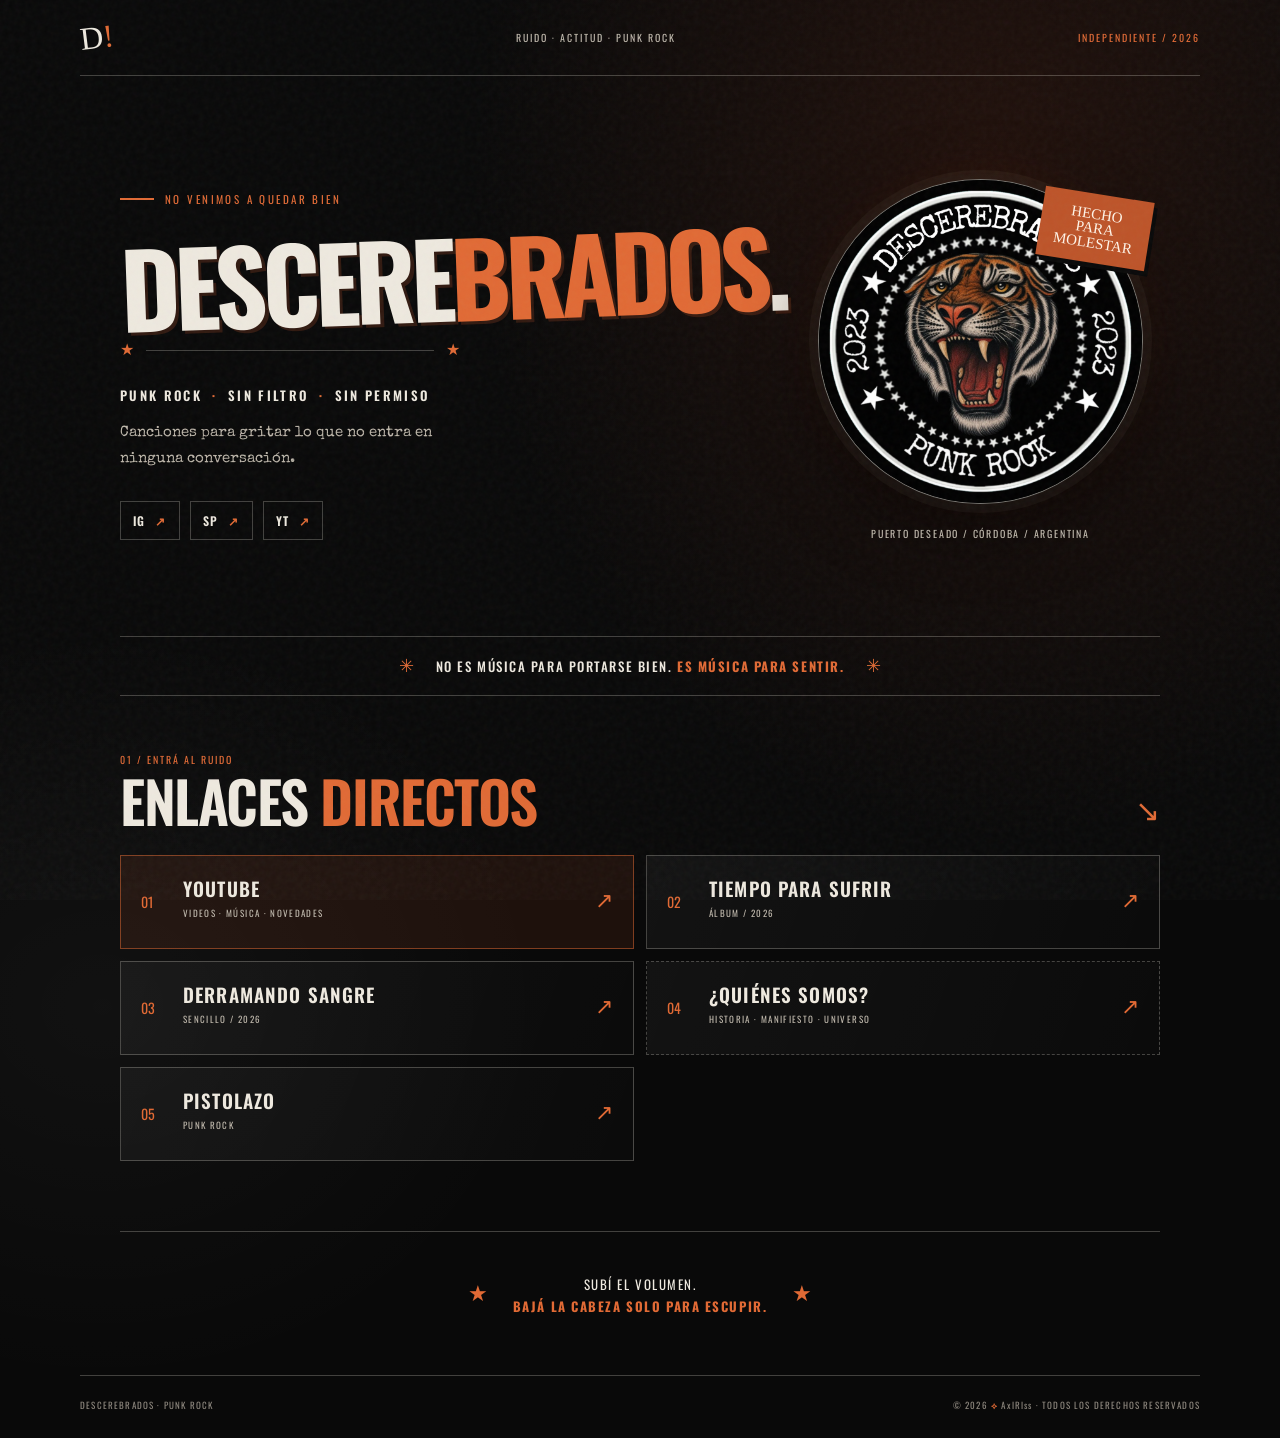
==== index.html @ b86a4a71 "Add files via upload" ====
<!DOCTYPE html>
<html lang="es">
<head>
  <meta charset="UTF-8">
  <meta name="viewport" content="width=device-width, initial-scale=1.0">
  <meta name="theme-color" content="#090909">
  <meta name="description" content="Descerebrados — Punk Rock. Música sin anestesia.">
  <title>DESCEREBRADOS — Punk Rock</title>
  <link rel="preconnect" href="https://fonts.googleapis.com">
  <link rel="preconnect" href="https://fonts.gstatic.com" crossorigin>
  <link href="https://fonts.googleapis.com/css2?family=Special+Elite&family=Oswald:wght@400;500;600;700&family=Permanent+Marker&display=swap" rel="stylesheet">
  <link rel="stylesheet" href="style.css">
  <link rel="icon" type="image/jpeg" href="img/descerebrados.jpg">
</head>
<body>
  <div class="grain" aria-hidden="true"></div>
  <header class="topbar">
    <a class="wordmark" href="index.html" aria-label="Descerebrados, inicio">D<span>!</span></a>
    <span class="topbar-note">RUIDO · ACTITUD · PUNK ROCK</span>
    <span class="edition">INDEPENDIENTE / 2026</span>
  </header>

  <main class="page-shell">
    <section class="hero">
      <div class="hero-copy">
        <p class="eyebrow"><span class="eyebrow-line"></span> NO VENIMOS A QUEDAR BIEN</p>
        <h1>DESCERE<span class="title-scratch">BRADOS</span><span class="title-dot">.</span></h1>
        <div class="hero-rule"><span>★</span><span class="rule-line"></span><span>★</span></div>
        <p class="hero-description">PUNK ROCK <b>·</b> SIN FILTRO <b>·</b> SIN PERMISO</p>
        <p class="hero-note">Canciones para gritar lo que no entra en ninguna conversación.</p>

        <div class="socials" aria-label="Redes y plataformas">
          <a href="https://www.instagram.com/_julianmaita_/" title="Instagram" aria-label="Instagram">IG <span>↗</span></a>
          <a href="https://open.spotify.com/intl-es/artist/5qKanHoq7nQlM4ca4nEb2i?si=IAVaOAQ-QJmlczUvqceJMg&nd=1&dlsi=69354b227e034a45" title="Spotify" aria-label="Spotify">SP <span>↗</span></a>
          <a href="https://www.youtube.com/@julianmaitapunkrock" title="YouTube" aria-label="YouTube">YT <span>↗</span></a>
        </div>
      </div>

      <div class="hero-art">
        <div class="art-stamp">HECHO<br>PARA<br>MOLESTAR</div>
        <div class="logo-frame">
          <img src="img/descerebrados.jpg" alt="Emblema de Descerebrados: un tigre rugiendo rodeado por el nombre de la banda">
        </div>
        <span class="art-caption">PUERTO DESEADO / CÓRDOBA / ARGENTINA</span>
      </div>
    </section>

    <section class="manifest-strip">
      <span class="strip-star">✳</span>
      <p>NO ES MÚSICA PARA PORTARSE BIEN. <strong>ES MÚSICA PARA SENTIR.</strong></p>
      <span class="strip-star">✳</span>
    </section>

    <section class="links-section">
      <div class="section-heading">
        <span class="section-index">01 / ENTRÁ AL RUIDO</span>
        <h2>ENLACES <em>DIRECTOS</em></h2>
        <span class="heading-mark">↘</span>
      </div>

      <div class="links">
        <a class="link-card link-main" href="https://www.youtube.com/@julianmaitapunkrock">
          <span class="link-number">01</span><span class="link-label">YOUTUBE</span><span class="link-sub">VIDEOS · MÚSICA · NOVEDADES</span><span class="link-arrow">↗</span>
        </a>
        <a class="link-card" href="https://youtube.com/playlist?list=PLH5dRfQbFMdObSEl266fs3em-I-kDR9zx&si=xtqwqyIh0m7MCgLq">
          <span class="link-number">02</span><span class="link-label">TIEMPO PARA SUFRIR</span><span class="link-sub">ÁLBUM / 2026</span><span class="link-arrow">↗</span>
        </a>
        <a class="link-card" href="https://youtube.com/playlist?list=PLA-lOYTcjwMY&si=WNzNZUR-tIylimoB">
          <span class="link-number">03</span><span class="link-label">DERRAMANDO SANGRE</span><span class="link-sub">SENCILLO / 2026</span><span class="link-arrow">↗</span>
        </a>
        <a class="link-card link-bio" href="quien-soy.html">
          <span class="link-number">04</span><span class="link-label">¿QUIÉNES SOMOS?</span><span class="link-sub">HISTORIA · MANIFIESTO · UNIVERSO</span><span class="link-arrow">↗</span>
        </a>
        <a class="link-card" href="https://www.youtube.com/@PISTOLAZOPUNKROCK">
          <span class="link-number">05</span><span class="link-label">PISTOLAZO</span><span class="link-sub">PUNK ROCK</span><span class="link-arrow">↗</span>
        </a>
      </div>
    </section>

    <section class="closing">
      <span class="closing-star">★</span>
      <p>SUBÍ EL VOLUMEN.<br><strong>BAJÁ LA CABEZA SOLO PARA ESCUPIR.</strong></p>
      <span class="closing-star">★</span>
    </section>
  </main>

  <footer>
    <span>DESCEREBRADOS · PUNK ROCK</span>
    <span>© 2026 <b>⟡</b> AxlRlss · TODOS LOS DERECHOS RESERVADOS</span>
  </footer>
</body>
</html>
---- style.css ----
@import url('https://fonts.googleapis.com/css2?family=Special+Elite&family=Oswald:wght@400;500;600;700&family=Permanent+Marker&display=swap');

:root {
  --black: #090909;
  --black-soft: #11100f;
  --paper: #eee9df;
  --paper-dim: #bdb6aa;
  --rust: #bd5429;
  --rust-bright: #e16a35;
  --line: rgba(238,233,223,.25);
  --display: 'Oswald', Impact, sans-serif;
  --rough: 'Special Elite', Georgia, serif;
  --marker: 'Permanent Marker', cursive;
}

* { box-sizing: border-box; }
html { scroll-behavior: smooth; }
body {
  margin: 0;
  min-height: 100vh;
  color: var(--paper);
  background:
    radial-gradient(ellipse at 78% 12%, rgba(157,57,25,.16), transparent 33rem),
    radial-gradient(ellipse at 8% 70%, rgba(255,255,255,.035), transparent 28rem),
    var(--black);
  font-family: var(--rough);
  overflow-x: hidden;
  position: relative;
}
body::before {
  content: "";
  position: fixed;
  inset: 0;
  pointer-events: none;
  opacity: .12;
  z-index: 0;
  background-image: repeating-linear-gradient(0deg, transparent 0 3px, rgba(255,255,255,.025) 4px);
}
.grain {
  position: fixed;
  inset: 0;
  pointer-events: none;
  z-index: 10;
  opacity: .12;
  background-image: url("data:image/svg+xml,%3Csvg viewBox='0 0 180 180' xmlns='http://www.w3.org/2000/svg'%3E%3Cfilter id='n'%3E%3CfeTurbulence type='fractalNoise' baseFrequency='.9' numOctaves='3' stitchTiles='stitch'/%3E%3C/filter%3E%3Crect width='100%25' height='100%25' filter='url(%23n)' opacity='.35'/%3E%3C/svg%3E");
}
a { color: inherit; }
.topbar, .page-shell, footer, .bio-shell { position: relative; z-index: 1; }
.topbar {
  width: min(1120px, calc(100% - 48px));
  margin: 0 auto;
  min-height: 76px;
  display: flex;
  align-items: center;
  justify-content: space-between;
  border-bottom: 1px solid var(--line);
}
.wordmark {
  font: 2rem var(--marker);
  color: var(--paper);
  text-decoration: none;
  transform: rotate(-7deg);
}
.wordmark span { color: var(--rust-bright); }
.topbar-note, .edition, .back-link {
  font: 10px var(--display);
  letter-spacing: .2em;
  color: var(--paper-dim);
}
.edition { color: var(--rust-bright); }
.back-link { text-decoration: none; }
.back-link:hover, footer a:hover { color: var(--rust-bright); }
.page-shell { width: min(1040px, calc(100% - 48px)); margin: 0 auto; }
.hero {
  display: grid;
  grid-template-columns: 1.05fr .95fr;
  gap: 48px;
  align-items: center;
  padding: 74px 0 66px;
  min-height: 560px;
}
.eyebrow {
  display: flex;
  align-items: center;
  gap: 11px;
  color: var(--rust-bright);
  font: 11px var(--display);
  letter-spacing: .22em;
}
.eyebrow-line { display: inline-block; width: 34px; height: 2px; background: var(--rust-bright); }
.hero h1, .bio-hero h1 {
  font: 700 clamp(3.7rem, 8vw, 7.2rem)/.88 var(--display);
  letter-spacing: -.055em;
  margin: 24px 0 19px;
  max-width: 650px;
  text-transform: uppercase;
  text-shadow: 3px 3px 0 rgba(189,84,41,.22);
}
.hero h1 { transform: rotate(-2deg); }
.title-scratch { color: var(--rust-bright); }
.title-dot { color: var(--paper); }
.hero-rule { display: flex; align-items: center; gap: 12px; color: var(--rust-bright); width: min(340px, 100%); }
.rule-line { height: 1px; flex: 1; background: var(--line); }
.hero-description { font: 600 13px var(--display); letter-spacing: .18em; margin: 25px 0 10px; }
.hero-description b { color: var(--rust-bright); padding: 0 5px; }
.hero-note { max-width: 370px; color: var(--paper-dim); line-height: 1.7; font-size: 15px; }
.socials { display: flex; gap: 10px; margin-top: 30px; }
.socials a {
  text-decoration: none;
  border: 1px solid var(--line);
  min-width: 58px;
  padding: 10px 12px;
  font: 600 12px var(--display);
  letter-spacing: .12em;
  transition: .2s ease;
}
.socials a span { color: var(--rust-bright); margin-left: 5px; }
.socials a:hover { background: var(--rust); border-color: var(--rust); transform: translateY(-3px) rotate(-2deg); }
.hero-art { position: relative; display: flex; flex-direction: column; align-items: center; }
.logo-frame {
  width: min(100%, 420px);
  aspect-ratio: 1;
  border-radius: 50%;
  overflow: hidden;
  border: 1px solid rgba(238,233,223,.5);
  box-shadow: 0 0 0 9px rgba(238,233,223,.035), 0 22px 70px rgba(0,0,0,.7), 0 0 55px rgba(189,84,41,.12);
  background: #000;
}
.logo-frame img { width: 100%; height: 100%; object-fit: cover; display: block; }
.art-stamp {
  position: absolute;
  z-index: 2;
  top: 4%;
  right: -2%;
  padding: 13px 15px;
  background: var(--rust);
  color: #fff4e8;
  font: 15px/.95 var(--marker);
  text-align: center;
  transform: rotate(9deg);
  box-shadow: 4px 5px 0 var(--black);
}
.art-caption { margin-top: 22px; color: var(--paper-dim); font: 10px var(--display); letter-spacing: .18em; text-align: center; }
.manifest-strip {
  display: flex;
  align-items: center;
  justify-content: center;
  gap: 22px;
  padding: 18px 12px;
  border-top: 1px solid var(--line);
  border-bottom: 1px solid var(--line);
  text-align: center;
}
.manifest-strip p { margin: 0; font: 500 13px var(--display); letter-spacing: .12em; }
.manifest-strip strong { color: var(--rust-bright); }
.strip-star { color: var(--rust-bright); font-size: 18px; }
.links-section { padding: 76px 0 70px; }
.section-heading { display: flex; align-items: end; gap: 18px; margin-bottom: 25px; position: relative; }
.section-index { display: block; color: var(--rust-bright); font: 10px var(--display); letter-spacing: .2em; }
.section-heading .section-index { position: absolute; top: -20px; }
.section-heading h2, .bio-block h2 {
  margin: 0;
  font: 600 clamp(2rem, 5vw, 3.6rem)/1 var(--display);
  letter-spacing: -.025em;
}
.section-heading h2 em, .bio-block h2 em { color: var(--rust-bright); font-style: normal; }
.heading-mark { margin-left: auto; color: var(--rust-bright); font-size: 30px; }
.links { display: grid; grid-template-columns: 1fr 1fr; gap: 12px; }
.link-card {
  position: relative;
  min-height: 94px;
  display: grid;
  grid-template-columns: 42px 1fr 28px;
  grid-template-rows: 1fr 1fr;
  align-items: center;
  padding: 18px 20px;
  text-decoration: none;
  border: 1px solid var(--line);
  background: linear-gradient(110deg, rgba(255,255,255,.045), rgba(255,255,255,.012));
  transition: .22s ease;
  overflow: hidden;
}
.link-card::before {
  content: "";
  position: absolute;
  left: 0; top: 0; bottom: 0;
  width: 3px;
  background: var(--rust);
  transform: scaleY(0);
  transition: .2s ease;
}
.link-card:hover { transform: translate(-3px, -3px); border-color: rgba(225,106,53,.7); background: rgba(189,84,41,.12); box-shadow: 5px 5px 0 rgba(189,84,41,.2); }
.link-card:hover::before { transform: scaleY(1); }
.link-number { grid-row: 1 / 3; color: var(--rust-bright); font: 14px var(--display); }
.link-label { align-self: end; font: 600 19px var(--display); letter-spacing: .06em; }
.link-sub { align-self: start; color: var(--paper-dim); font: 9px var(--display); letter-spacing: .15em; margin-top: 4px; }
.link-arrow { grid-column: 3; grid-row: 1 / 3; justify-self: end; color: var(--rust-bright); font-size: 22px; }
.link-main { background: rgba(189,84,41,.12); border-color: rgba(225,106,53,.5); }
.link-bio { border-style: dashed; }
.closing {
  display: flex;
  align-items: center;
  justify-content: center;
  gap: 25px;
  text-align: center;
  padding: 28px 12px 45px;
  border-top: 1px solid var(--line);
}
.closing p { font: 13px/1.7 var(--display); letter-spacing: .12em; }
.closing strong { color: var(--rust-bright); }
.closing-star { color: var(--rust-bright); font-size: 22px; }
footer {
  width: min(1120px, calc(100% - 48px));
  margin: 0 auto;
  padding: 22px 0 26px;
  border-top: 1px solid var(--line);
  display: flex;
  justify-content: space-between;
  gap: 15px;
  color: #8c867d;
  font: 9px var(--display);
  letter-spacing: .13em;
}
footer b { color: var(--rust-bright); }
footer a { color: inherit; text-decoration: none; }

/* BIOGRAFÍA */
.bio-shell { width: min(920px, calc(100% - 48px)); margin: 0 auto; }
.bio-hero { display: grid; grid-template-columns: 260px 1fr; align-items: center; gap: 48px; padding: 65px 0 55px; border-bottom: 1px solid var(--line); }
.bio-logo { width: 100%; aspect-ratio: 1; border-radius: 50%; overflow: hidden; border: 1px solid var(--line); box-shadow: 0 0 0 8px rgba(255,255,255,.035); }
.bio-logo img { width: 100%; height: 100%; object-fit: cover; display: block; }
.bio-hero h1 { font-size: clamp(3rem, 6vw, 5.5rem); margin: 17px 0; }
.bio-hero h1 em { color: var(--rust-bright); font-style: normal; }
.bio-lead { color: var(--paper-dim); line-height: 1.7; max-width: 400px; }
.bio-content { max-width: 760px; margin: 0 auto; padding: 45px 0 65px; }
.bio-block { padding: 28px 30px; margin-bottom: 17px; border: 1px solid var(--line); background: rgba(255,255,255,.025); }
.bio-block h2 { margin: 13px 0 22px; font-size: 2rem; }
.bio-block h2 span { color: var(--rust-bright); }
.bio-block p, .bio-block li { color: #c9c2b8; font: 15px/1.85 var(--rough); letter-spacing: 0; }
.bio-block p + p { margin-top: 16px; }
.bio-block strong { color: var(--paper); }
.manifesto { border-color: rgba(189,84,41,.5); background: linear-gradient(120deg, rgba(189,84,41,.13), rgba(255,255,255,.018)); }
.manifesto ul { list-style: none; padding: 0; margin: 0; }
.manifesto li { padding: 11px 0 11px 27px; border-top: 1px solid var(--line); position: relative; }
.manifesto li::before { content: "✳"; position: absolute; left: 0; color: var(--rust-bright); }
.bio-sign { padding: 45px 15px; text-align: center; border-top: 1px dashed var(--line); border-bottom: 1px dashed var(--line); }
.signature-mark { font: 3rem var(--marker); color: var(--rust-bright); }
.bio-sign p { font: 11px var(--display); letter-spacing: .16em; color: var(--paper-dim); }
.bio-sign .sign-big { font: 600 clamp(1.4rem, 4vw, 2.4rem)/1.25 var(--display); color: var(--paper); }
.bio-sign .signature { color: var(--rust-bright); margin-top: 22px; }

@media (max-width: 760px) {
  .hero { grid-template-columns: 1fr; gap: 40px; padding: 55px 0 48px; }
  .hero-copy { text-align: center; }
  .eyebrow { justify-content: center; }
  .hero h1 { font-size: clamp(3.4rem, 13vw, 5.7rem); }
  .hero-rule, .hero-note { margin-left: auto; margin-right: auto; }
  .socials { justify-content: center; }
  .hero-art { width: min(440px, 90%); margin: 0 auto; }
  .art-stamp { right: -4%; }
  .bio-hero { grid-template-columns: 190px 1fr; gap: 28px; }
  .bio-hero h1 { font-size: clamp(2.8rem, 8vw, 4rem); }
}
@media (max-width: 540px) {
  .topbar, footer { width: calc(100% - 32px); }
  .topbar { min-height: 64px; }
  .topbar-note { font-size: 8px; letter-spacing: .12em; }
  .edition { display: none; }
  .page-shell, .bio-shell { width: calc(100% - 32px); }
  .hero { padding-top: 43px; }
  .hero h1 { font-size: clamp(3rem, 14vw, 4.7rem); }
  .hero-description { font-size: 11px; }
  .manifest-strip { gap: 10px; }
  .manifest-strip p { font-size: 10px; line-height: 1.6; }
  .links-section { padding: 60px 0 45px; }
  .links { grid-template-columns: 1fr; gap: 10px; }
  .link-card { min-height: 82px; padding: 14px 15px; }
  .link-label { font-size: 17px; }
  .closing { gap: 12px; }
  .closing p { font-size: 11px; }
  footer { flex-direction: column; text-align: center; line-height: 1.7; }
  .bio-hero { grid-template-columns: 1fr; text-align: center; padding: 42px 0; gap: 28px; }
  .bio-logo { width: min(220px, 70%); margin: 0 auto; }
  .bio-hero .eyebrow { justify-content: center; }
  .bio-hero h1 { font-size: clamp(3rem, 13vw, 4.5rem); }
  .bio-lead { margin-inline: auto; }
  .bio-content { padding: 30px 0 45px; }
  .bio-block { padding: 22px 19px; }
  .bio-block p, .bio-block li { font-size: 14px; }
}
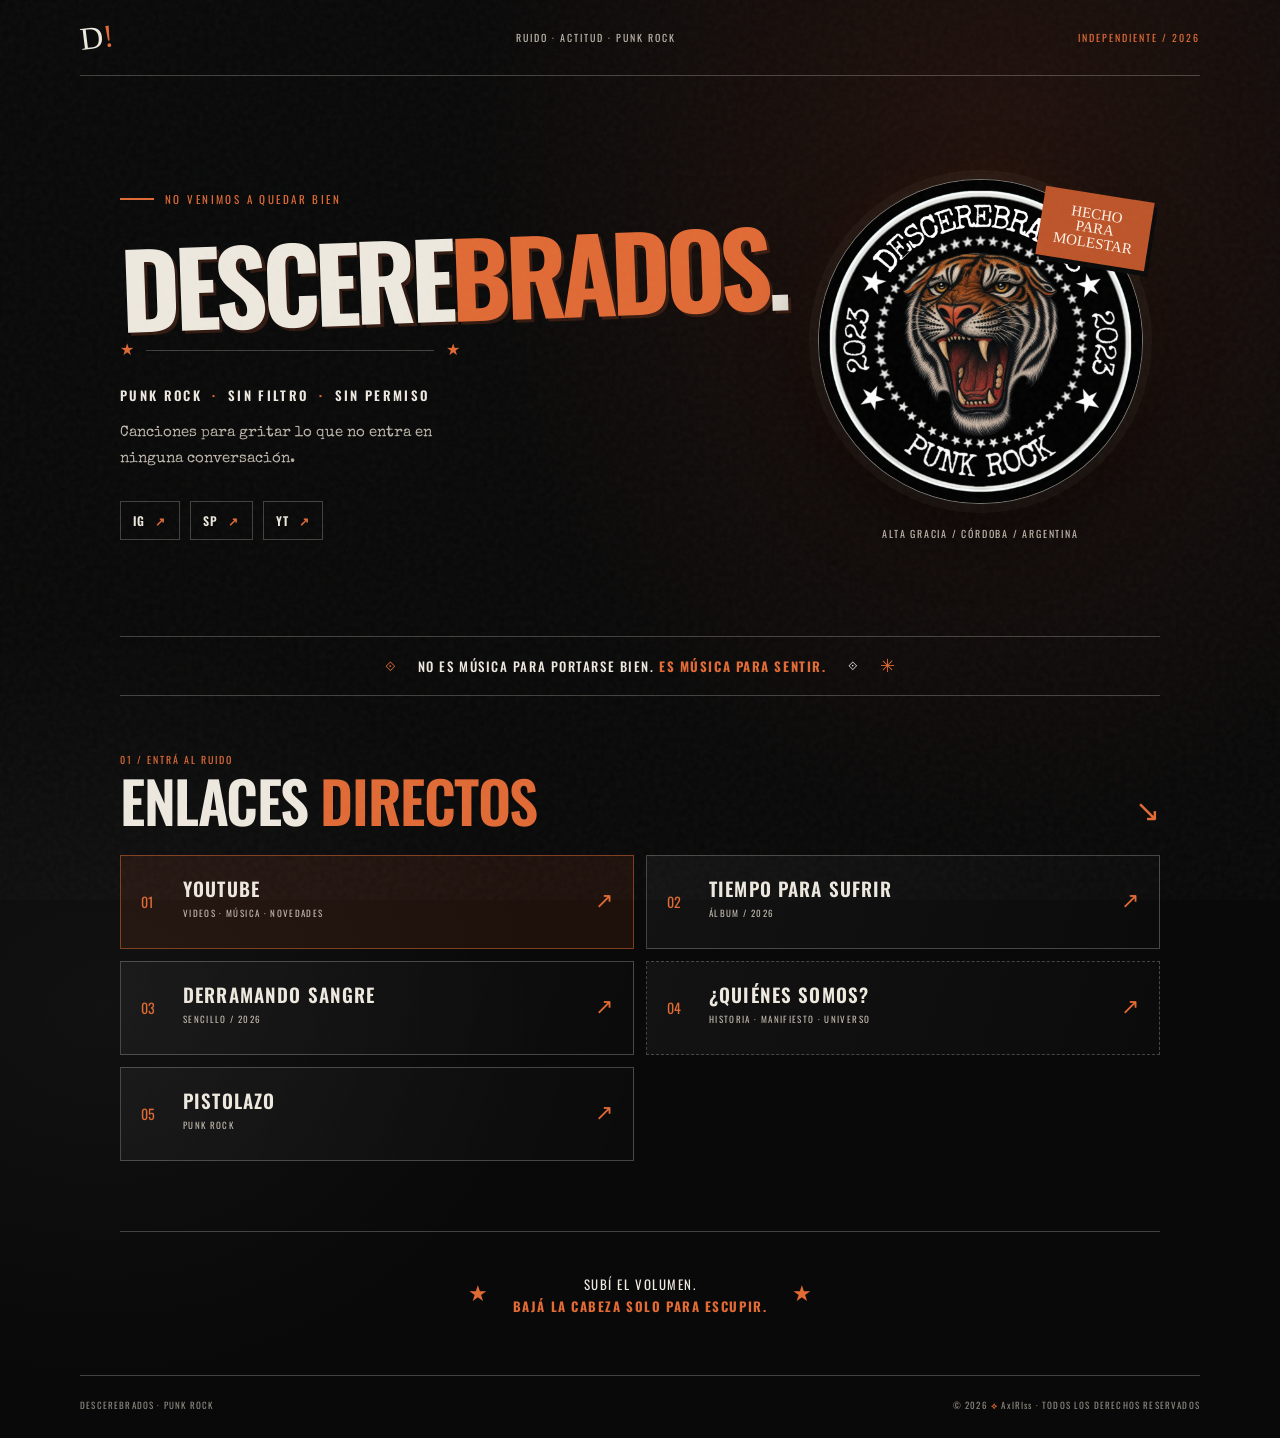
==== commit c2c725e8: "Update index.html" ====
--- a/index.html
+++ b/index.html
@@ -30,9 +30,9 @@
         <p class="hero-note">Canciones para gritar lo que no entra en ninguna conversación.</p>
 
         <div class="socials" aria-label="Redes y plataformas">
-          <a href="https://www.instagram.com/_julianmaita_/" title="Instagram" aria-label="Instagram">IG <span>↗</span></a>
-          <a href="https://open.spotify.com/intl-es/artist/5qKanHoq7nQlM4ca4nEb2i?si=IAVaOAQ-QJmlczUvqceJMg&nd=1&dlsi=69354b227e034a45" title="Spotify" aria-label="Spotify">SP <span>↗</span></a>
-          <a href="https://www.youtube.com/@julianmaitapunkrock" title="YouTube" aria-label="YouTube">YT <span>↗</span></a>
+          <a href="https://www.instagram.com/descerebradospunk?rpxt=M2lobWRsZ2F1aWp5" title="Instagram" aria-label="Instagram">IG <span>↗</span></a>
+          <a href="https://open.spotify.com/artist/02fVrUEDbxpB2tgXLrXdPh?si=jeLZSshETL2uIfMCENlvfA&utm_source=copy-link" title="Spotify" aria-label="Spotify">SP <span>↗</span></a>
+          <a href="https://youtube.com/@descerebradospunk?si=O5l0WMzapq0pIVds" title="YouTube" aria-label="YouTube">YT <span>↗</span></a>
         </div>
       </div>
 
@@ -41,13 +41,13 @@
         <div class="logo-frame">
           <img src="img/descerebrados.jpg" alt="Emblema de Descerebrados: un tigre rugiendo rodeado por el nombre de la banda">
         </div>
-        <span class="art-caption">PUERTO DESEADO / CÓRDOBA / ARGENTINA</span>
+        <span class="art-caption">ALTA GRACIA / CÓRDOBA / ARGENTINA</span>
       </div>
     </section>
 
     <section class="manifest-strip">
-      <span class="strip-star">✳</span>
-      <p>NO ES MÚSICA PARA PORTARSE BIEN. <strong>ES MÚSICA PARA SENTIR.</strong></p>
+      <span class="strip-star">⟐</span>
+      <p>NO ES MÚSICA PARA PORTARSE BIEN. <strong>ES MÚSICA PARA SENTIR.</strong></p>⟐
       <span class="strip-star">✳</span>
     </section>
 
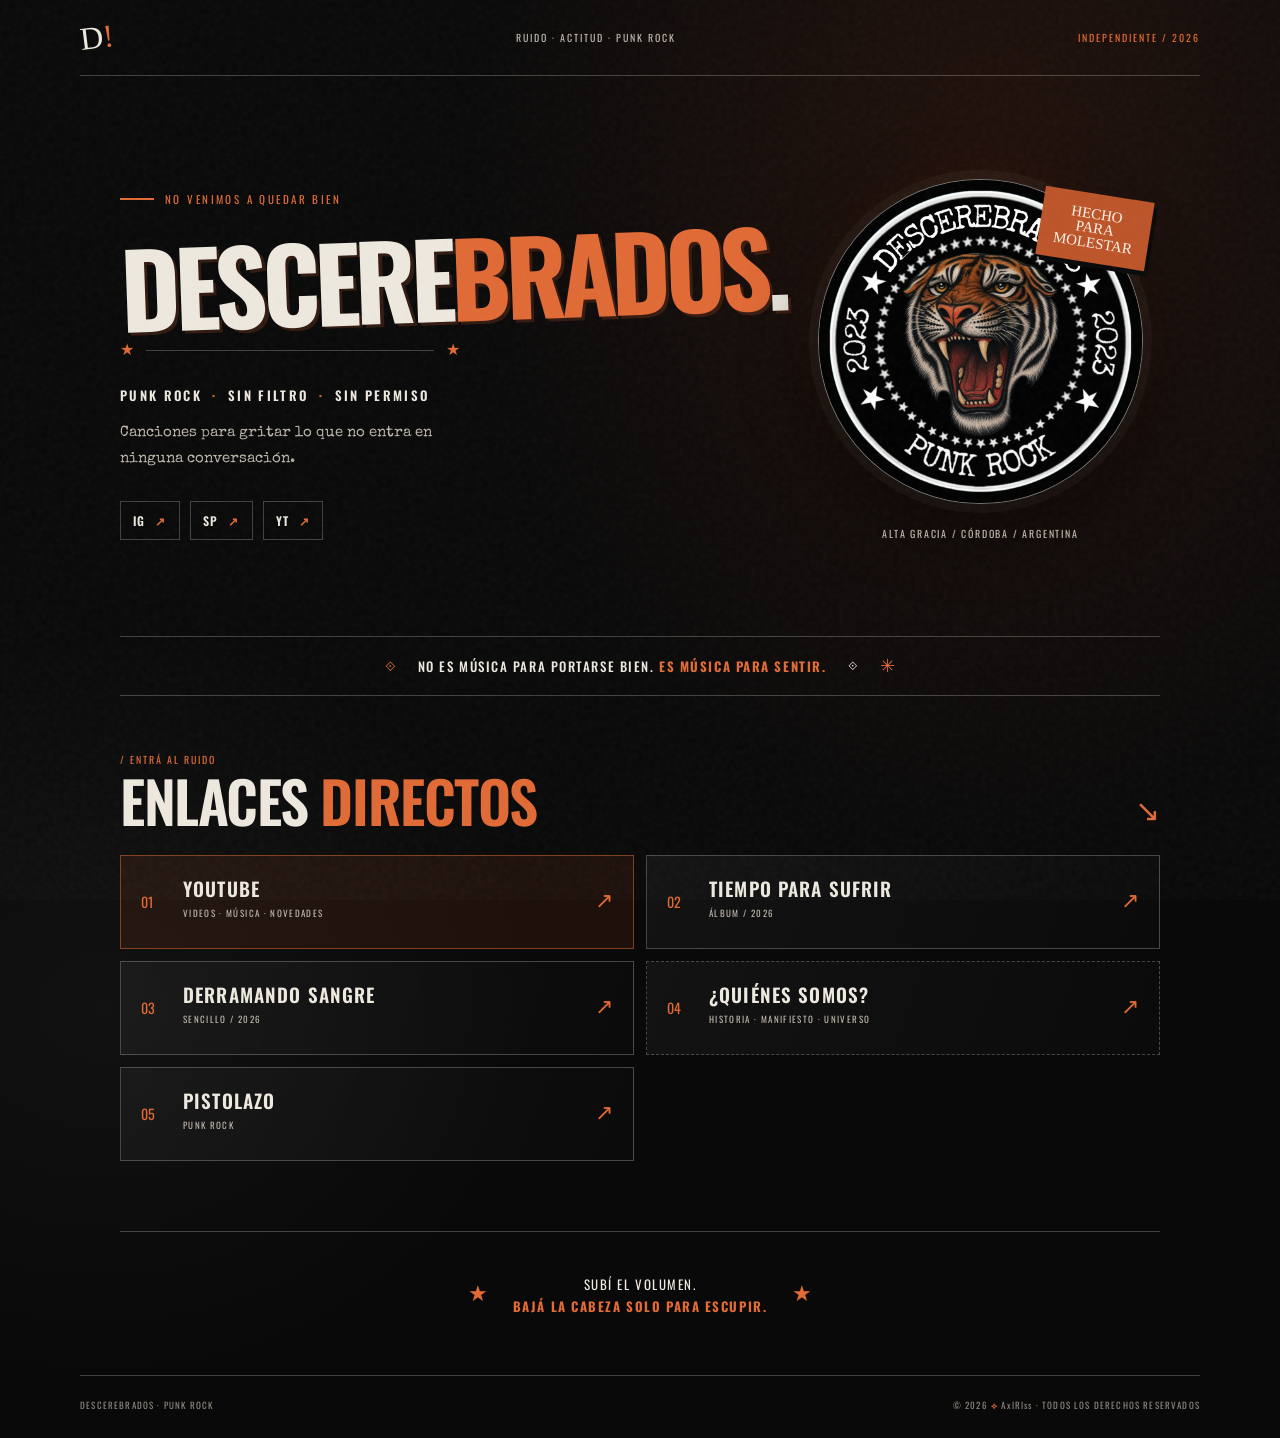
==== commit 5d98276b: "Update index.html" ====
--- a/index.html
+++ b/index.html
@@ -53,13 +53,13 @@
 
     <section class="links-section">
       <div class="section-heading">
-        <span class="section-index">01 / ENTRÁ AL RUIDO</span>
+        <span class="section-index"> / ENTRÁ AL RUIDO</span>
         <h2>ENLACES <em>DIRECTOS</em></h2>
         <span class="heading-mark">↘</span>
       </div>
 
       <div class="links">
-        <a class="link-card link-main" href="https://www.youtube.com/@julianmaitapunkrock">
+        <a class="link-card link-main" href="https://youtube.com/@descerebradospunk?si=O5l0WMzapq0pIVds">
           <span class="link-number">01</span><span class="link-label">YOUTUBE</span><span class="link-sub">VIDEOS · MÚSICA · NOVEDADES</span><span class="link-arrow">↗</span>
         </a>
         <a class="link-card" href="https://youtube.com/playlist?list=PLH5dRfQbFMdObSEl266fs3em-I-kDR9zx&si=xtqwqyIh0m7MCgLq">
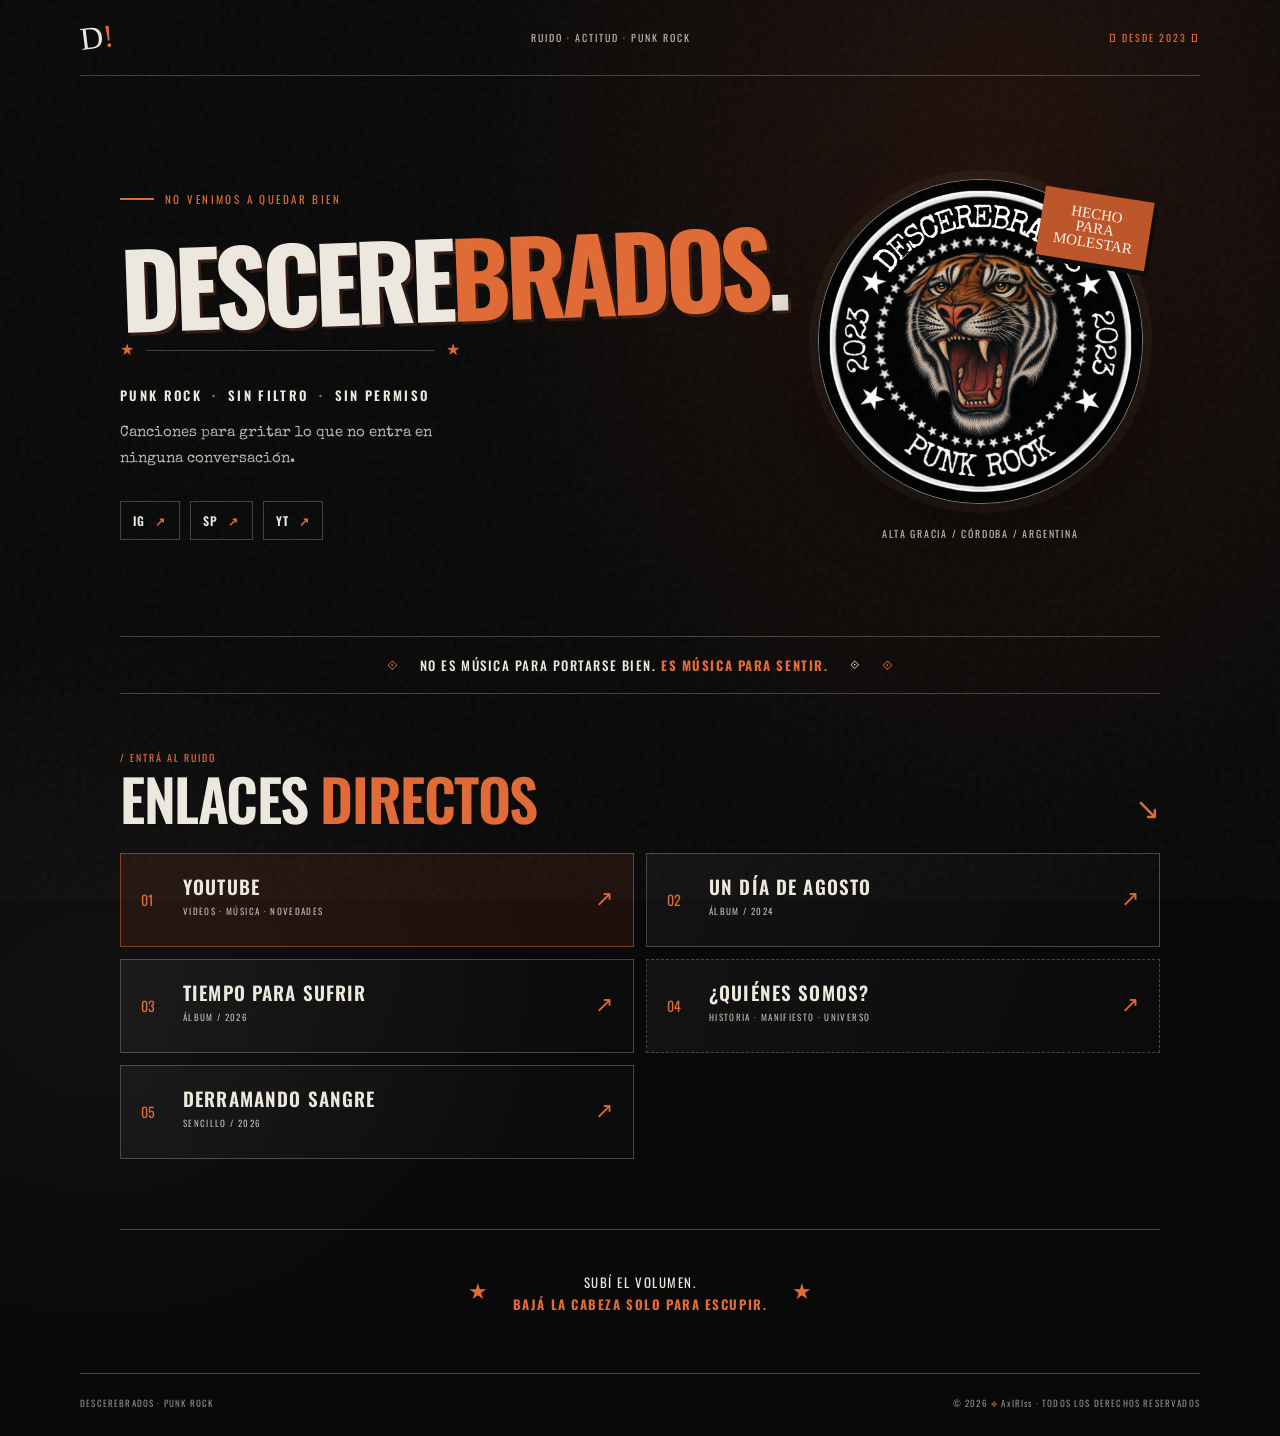
==== commit be02e0b0: "Update index.html" ====
--- a/index.html
+++ b/index.html
@@ -17,7 +17,7 @@
   <header class="topbar">
     <a class="wordmark" href="index.html" aria-label="Descerebrados, inicio">D<span>!</span></a>
     <span class="topbar-note">RUIDO · ACTITUD · PUNK ROCK</span>
-    <span class="edition">INDEPENDIENTE / 2026</span>
+    <span class="edition">𓂃 DESDE 2023 𓂃</span>
   </header>
 
   <main class="page-shell">
@@ -48,7 +48,7 @@
     <section class="manifest-strip">
       <span class="strip-star">⟐</span>
       <p>NO ES MÚSICA PARA PORTARSE BIEN. <strong>ES MÚSICA PARA SENTIR.</strong></p>⟐
-      <span class="strip-star">✳</span>
+      <span class="strip-star">⟐</span>
     </section>
 
     <section class="links-section">
@@ -62,17 +62,17 @@
         <a class="link-card link-main" href="https://youtube.com/@descerebradospunk?si=O5l0WMzapq0pIVds">
           <span class="link-number">01</span><span class="link-label">YOUTUBE</span><span class="link-sub">VIDEOS · MÚSICA · NOVEDADES</span><span class="link-arrow">↗</span>
         </a>
-        <a class="link-card" href="https://youtube.com/playlist?list=PLH5dRfQbFMdObSEl266fs3em-I-kDR9zx&si=xtqwqyIh0m7MCgLq">
-          <span class="link-number">02</span><span class="link-label">TIEMPO PARA SUFRIR</span><span class="link-sub">ÁLBUM / 2026</span><span class="link-arrow">↗</span>
+        <a class="link-card" href="https://youtube.com/playlist?list=OLAK5uy_nI7erVl03Zz8Q6A6b9JojOai1NKm7esso&si=NfUvljk67UU0oKY1">
+          <span class="link-number">02</span><span class="link-label">UN DÍA DE AGOSTO</span><span class="link-sub">ÁLBUM / 2024</span><span class="link-arrow">↗</span>
         </a>
-        <a class="link-card" href="https://youtube.com/playlist?list=PLA-lOYTcjwMY&si=WNzNZUR-tIylimoB">
-          <span class="link-number">03</span><span class="link-label">DERRAMANDO SANGRE</span><span class="link-sub">SENCILLO / 2026</span><span class="link-arrow">↗</span>
+        <a class="link-card" href="https://youtube.com/playlist?list=OLAK5uy_mvg9mj_Gw8fTQRAodVWlT4DooTTb1y5MU&si=VgX7QgdFvApoIN7x ">
+          <span class="link-number">03</span><span class="link-label">TIEMPO PARA SUFRIR</span><span class="link-sub">ÁLBUM / 2026</span><span class="link-arrow">↗</span>
         </a>
         <a class="link-card link-bio" href="quien-soy.html">
           <span class="link-number">04</span><span class="link-label">¿QUIÉNES SOMOS?</span><span class="link-sub">HISTORIA · MANIFIESTO · UNIVERSO</span><span class="link-arrow">↗</span>
         </a>
-        <a class="link-card" href="https://www.youtube.com/@PISTOLAZOPUNKROCK">
-          <span class="link-number">05</span><span class="link-label">PISTOLAZO</span><span class="link-sub">PUNK ROCK</span><span class="link-arrow">↗</span>
+        <a class="link-card" href="https://youtube.com/playlist?list=OLAK5uy_nfcNLJDIbh2gyM3xZ7RZw9WMGU2oznl8U&si=I6-kHShzOt-xz66W ">
+          <span class="link-number">05</span><span class="link-label">DERRAMANDO SANGRE</span><span class="link-sub">SENCILLO / 2026</span><span class="link-arrow">↗</span>
         </a>
       </div>
     </section>
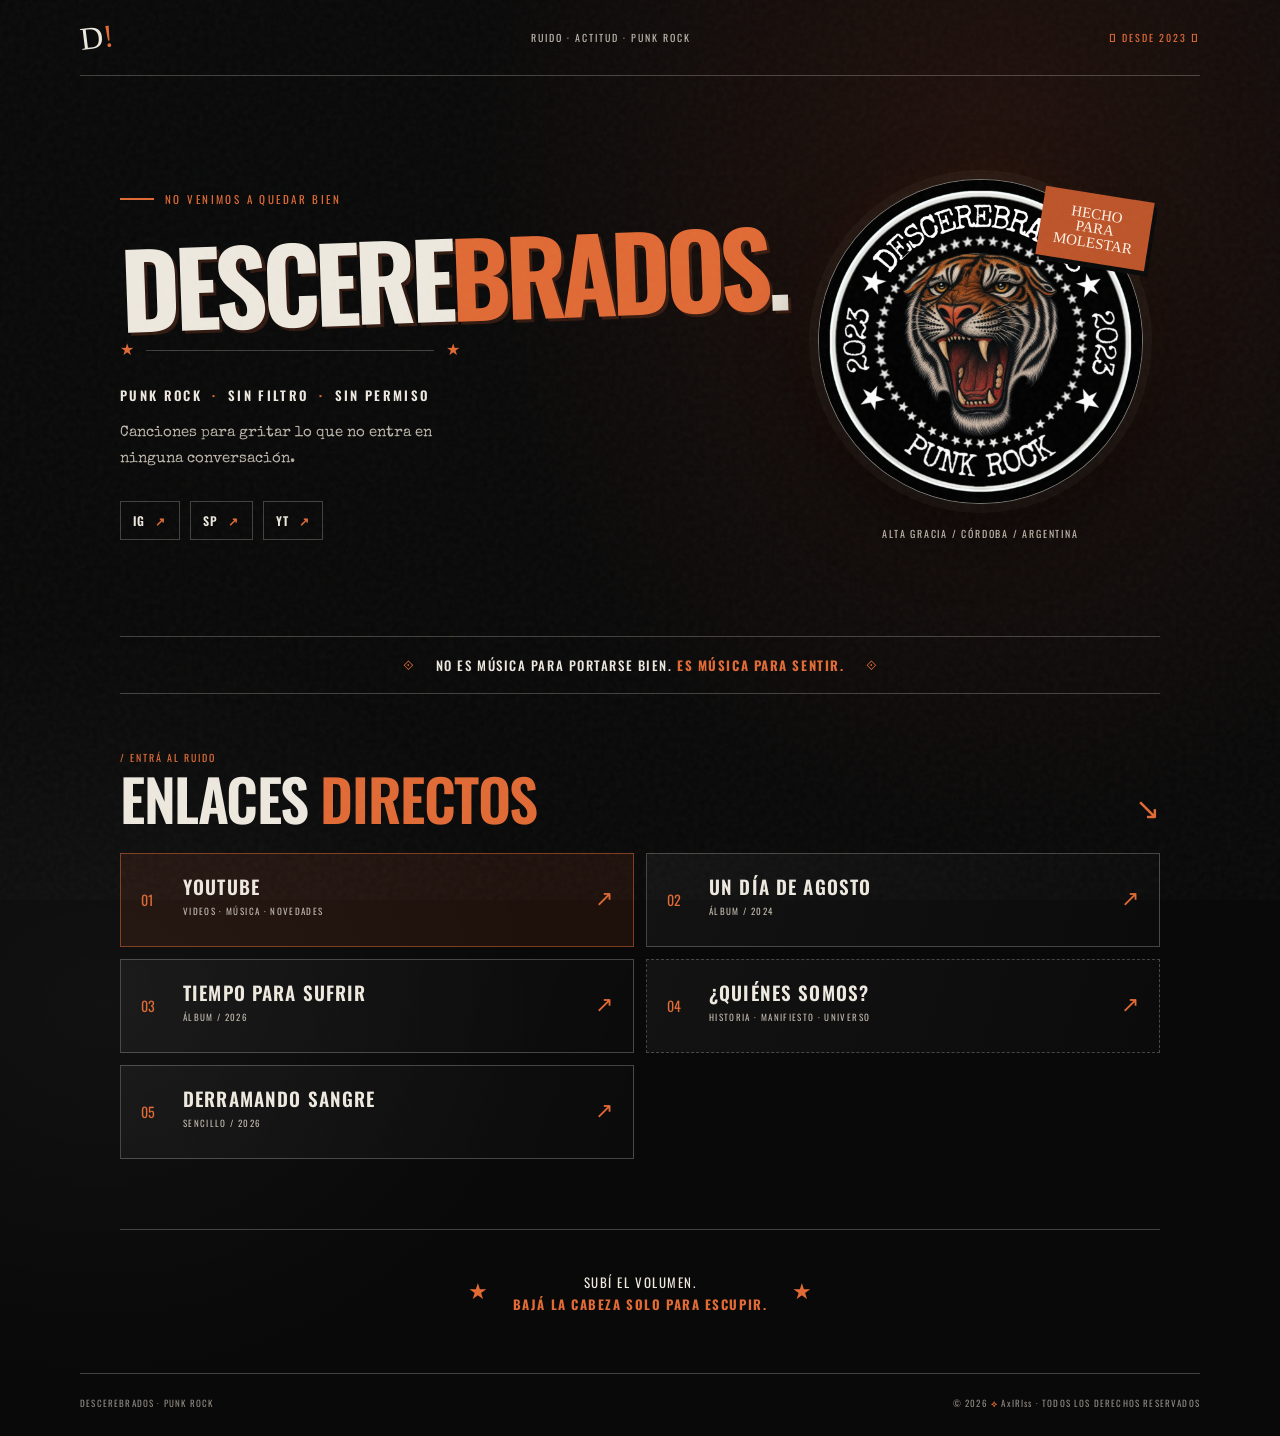
==== commit 276b2801: "Update index.html" ====
--- a/index.html
+++ b/index.html
@@ -47,7 +47,7 @@
 
     <section class="manifest-strip">
       <span class="strip-star">⟐</span>
-      <p>NO ES MÚSICA PARA PORTARSE BIEN. <strong>ES MÚSICA PARA SENTIR.</strong></p>⟐
+      <p>NO ES MÚSICA PARA PORTARSE BIEN. <strong>ES MÚSICA PARA SENTIR.</strong></p>
       <span class="strip-star">⟐</span>
     </section>
 
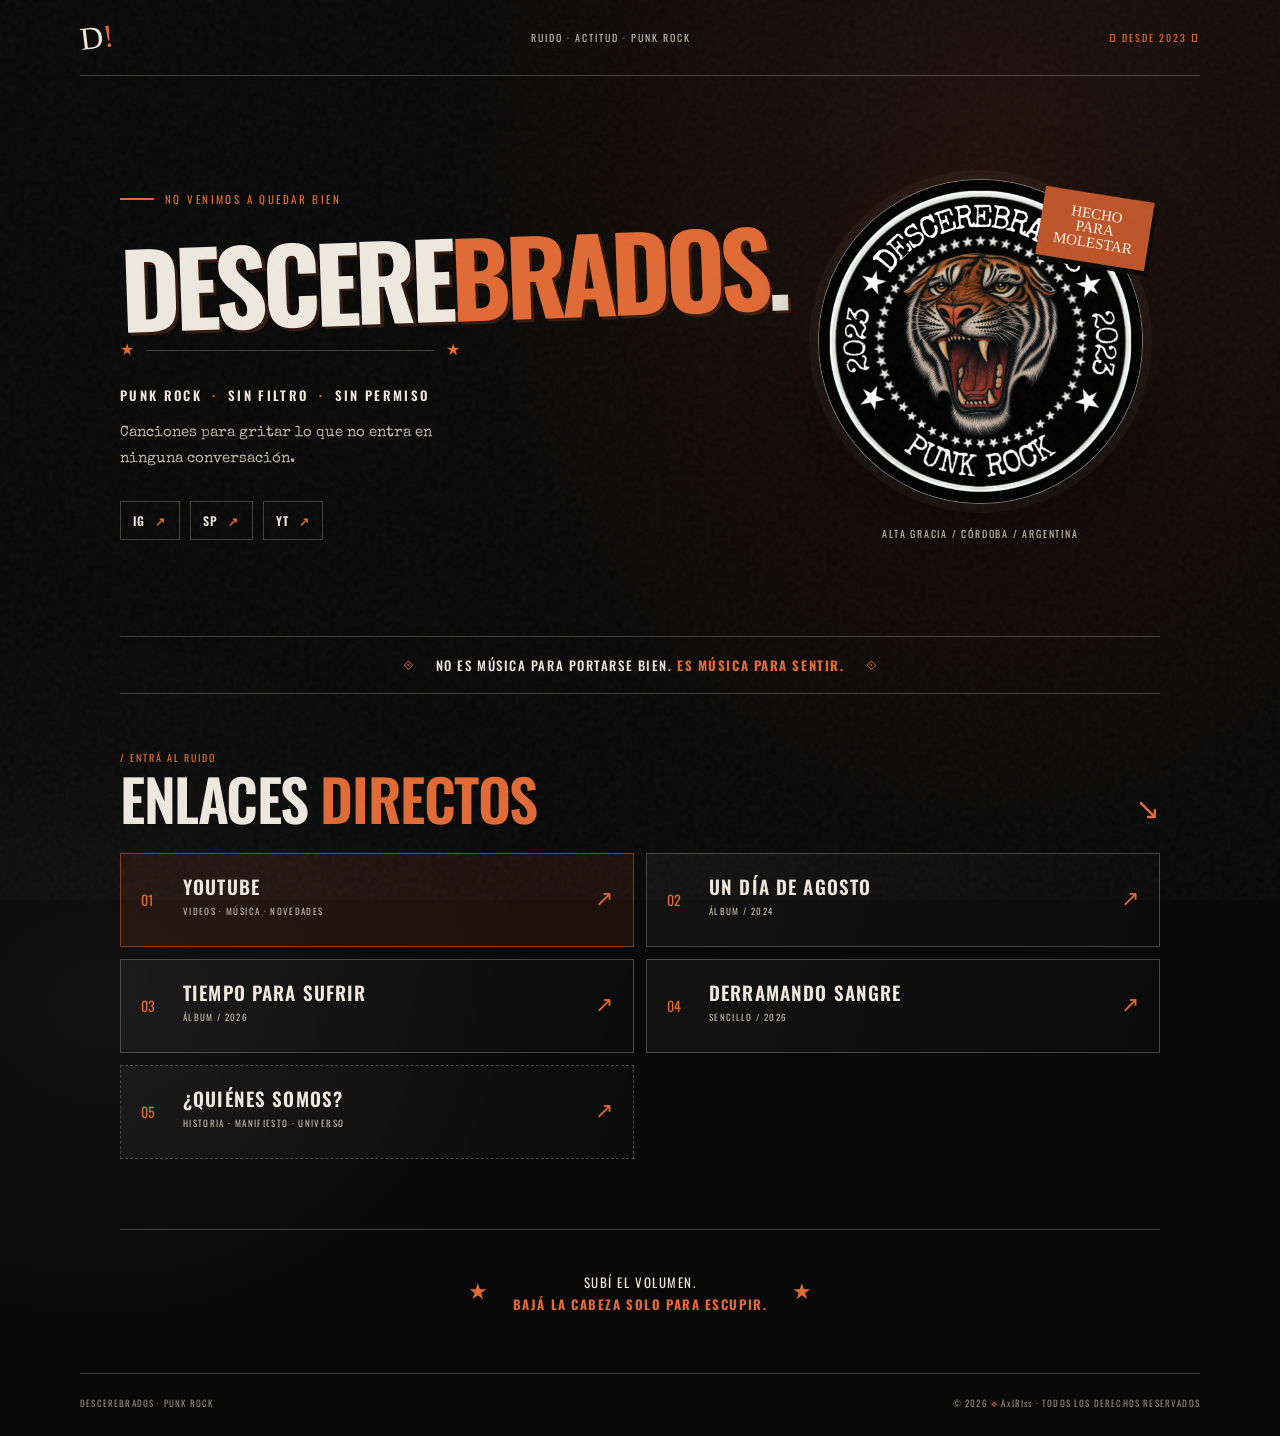
==== commit a406d08b: "Update index.html" ====
--- a/index.html
+++ b/index.html
@@ -68,12 +68,13 @@
         <a class="link-card" href="https://youtube.com/playlist?list=OLAK5uy_mvg9mj_Gw8fTQRAodVWlT4DooTTb1y5MU&si=VgX7QgdFvApoIN7x ">
           <span class="link-number">03</span><span class="link-label">TIEMPO PARA SUFRIR</span><span class="link-sub">ÁLBUM / 2026</span><span class="link-arrow">↗</span>
         </a>
+         <a class="link-card" href="https://youtube.com/playlist?list=OLAK5uy_nfcNLJDIbh2gyM3xZ7RZw9WMGU2oznl8U&si=I6-kHShzOt-xz66W ">
+          <span class="link-number">04</span><span class="link-label">DERRAMANDO SANGRE</span><span class="link-sub">SENCILLO / 2026</span><span class="link-arrow">↗</span>
+        </a>
         <a class="link-card link-bio" href="quien-soy.html">
-          <span class="link-number">04</span><span class="link-label">¿QUIÉNES SOMOS?</span><span class="link-sub">HISTORIA · MANIFIESTO · UNIVERSO</span><span class="link-arrow">↗</span>
+          <span class="link-number">05</span><span class="link-label">¿QUIÉNES SOMOS?</span><span class="link-sub">HISTORIA · MANIFIESTO · UNIVERSO</span><span class="link-arrow">↗</span>
         </a>
-        <a class="link-card" href="https://youtube.com/playlist?list=OLAK5uy_nfcNLJDIbh2gyM3xZ7RZw9WMGU2oznl8U&si=I6-kHShzOt-xz66W ">
-          <span class="link-number">05</span><span class="link-label">DERRAMANDO SANGRE</span><span class="link-sub">SENCILLO / 2026</span><span class="link-arrow">↗</span>
-        </a>
+       
       </div>
     </section>
 
--- a/style.css
+++ b/style.css
@@ -242,7 +242,7 @@
 .manifesto { border-color: rgba(189,84,41,.5); background: linear-gradient(120deg, rgba(189,84,41,.13), rgba(255,255,255,.018)); }
 .manifesto ul { list-style: none; padding: 0; margin: 0; }
 .manifesto li { padding: 11px 0 11px 27px; border-top: 1px solid var(--line); position: relative; }
-.manifesto li::before { content: "✳"; position: absolute; left: 0; color: var(--rust-bright); }
+.manifesto li::before { content: "★"; position: absolute; left: 0; color: var(--rust-bright); }
 .bio-sign { padding: 45px 15px; text-align: center; border-top: 1px dashed var(--line); border-bottom: 1px dashed var(--line); }
 .signature-mark { font: 3rem var(--marker); color: var(--rust-bright); }
 .bio-sign p { font: 11px var(--display); letter-spacing: .16em; color: var(--paper-dim); }
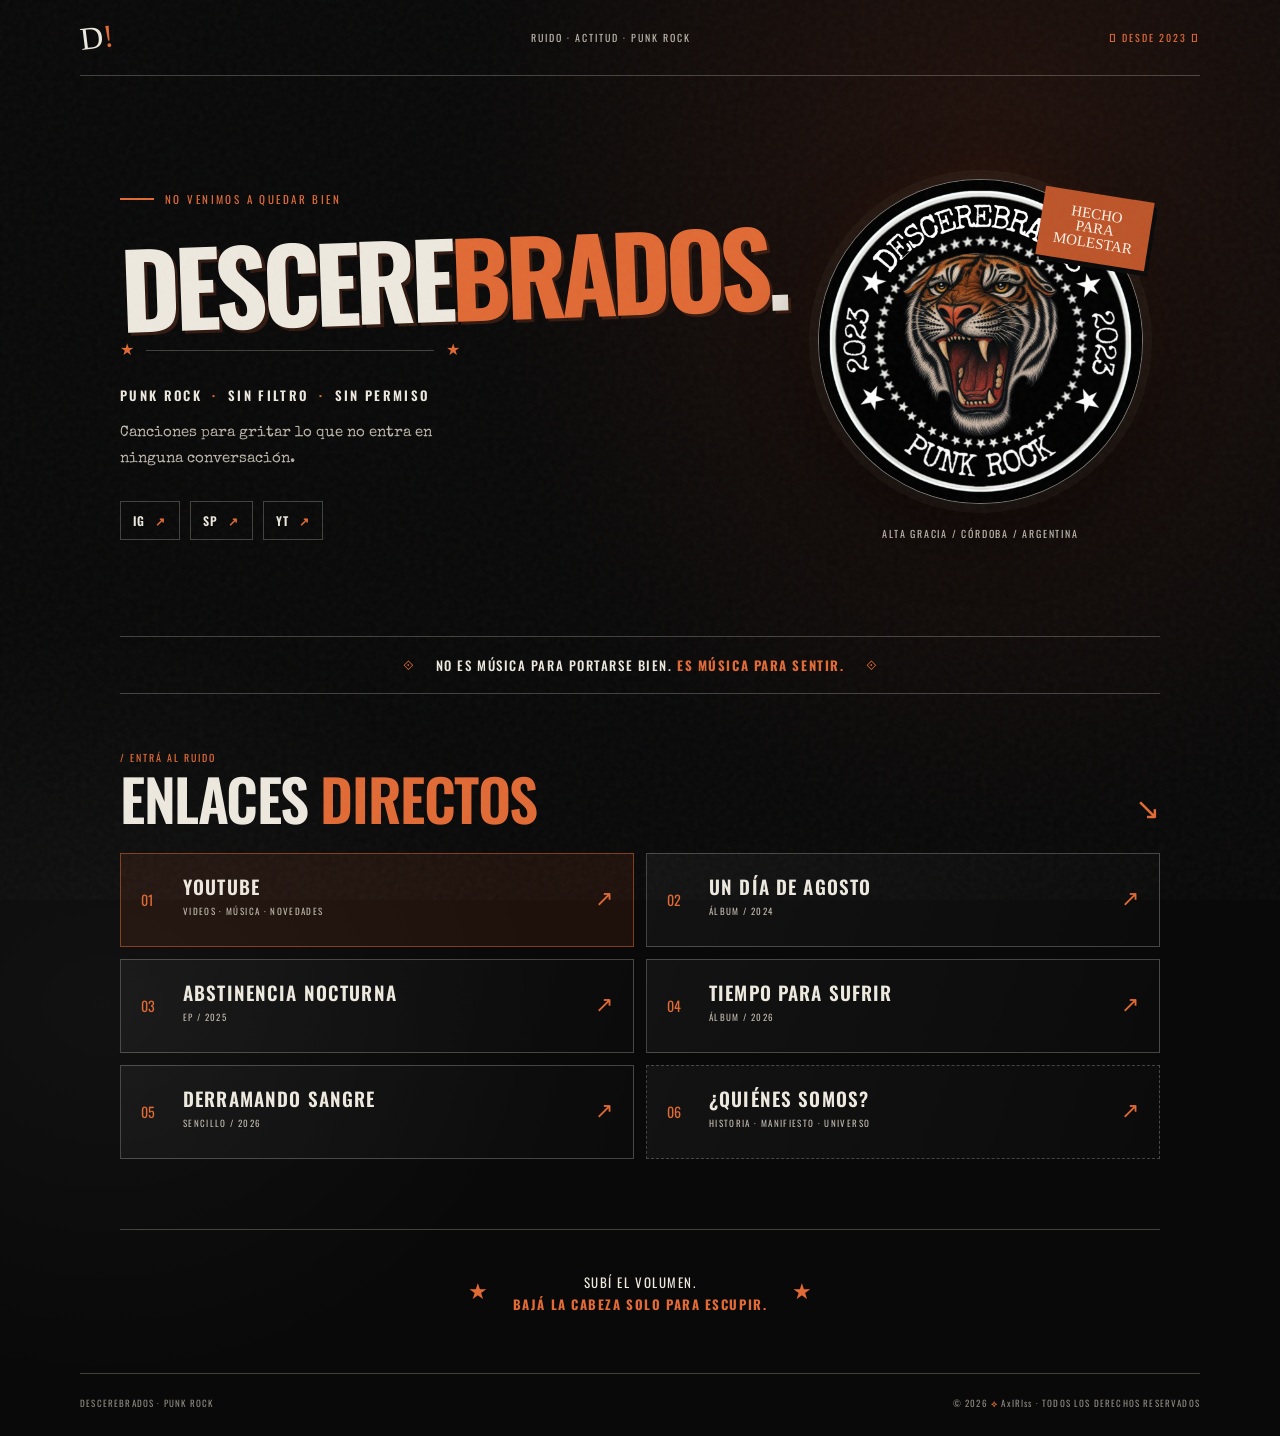
==== commit a291a3cc: "Update index.html" ====
--- a/index.html
+++ b/index.html
@@ -65,14 +65,17 @@
         <a class="link-card" href="https://youtube.com/playlist?list=OLAK5uy_nI7erVl03Zz8Q6A6b9JojOai1NKm7esso&si=NfUvljk67UU0oKY1">
           <span class="link-number">02</span><span class="link-label">UN DÍA DE AGOSTO</span><span class="link-sub">ÁLBUM / 2024</span><span class="link-arrow">↗</span>
         </a>
+        <a class="link-card" href="https://www.youtube.com/watch?v=nkx_JwMuAl4&list=OLAK5uy_ntcu2CamSIvmJQ2w4Q-isyV2_NoxkYuB8">
+          <span class="link-number">03</span><span class="link-label">ABSTINENCIA NOCTURNA</span><span class="link-sub">EP / 2025</span><span class="link-arrow">↗</span>
+        </a>
         <a class="link-card" href="https://youtube.com/playlist?list=OLAK5uy_mvg9mj_Gw8fTQRAodVWlT4DooTTb1y5MU&si=VgX7QgdFvApoIN7x ">
-          <span class="link-number">03</span><span class="link-label">TIEMPO PARA SUFRIR</span><span class="link-sub">ÁLBUM / 2026</span><span class="link-arrow">↗</span>
+          <span class="link-number">04</span><span class="link-label">TIEMPO PARA SUFRIR</span><span class="link-sub">ÁLBUM / 2026</span><span class="link-arrow">↗</span>
         </a>
          <a class="link-card" href="https://youtube.com/playlist?list=OLAK5uy_nfcNLJDIbh2gyM3xZ7RZw9WMGU2oznl8U&si=I6-kHShzOt-xz66W ">
-          <span class="link-number">04</span><span class="link-label">DERRAMANDO SANGRE</span><span class="link-sub">SENCILLO / 2026</span><span class="link-arrow">↗</span>
+          <span class="link-number">05</span><span class="link-label">DERRAMANDO SANGRE</span><span class="link-sub">SENCILLO / 2026</span><span class="link-arrow">↗</span>
         </a>
         <a class="link-card link-bio" href="quien-soy.html">
-          <span class="link-number">05</span><span class="link-label">¿QUIÉNES SOMOS?</span><span class="link-sub">HISTORIA · MANIFIESTO · UNIVERSO</span><span class="link-arrow">↗</span>
+          <span class="link-number">06</span><span class="link-label">¿QUIÉNES SOMOS?</span><span class="link-sub">HISTORIA · MANIFIESTO · UNIVERSO</span><span class="link-arrow">↗</span>
         </a>
        
       </div>
